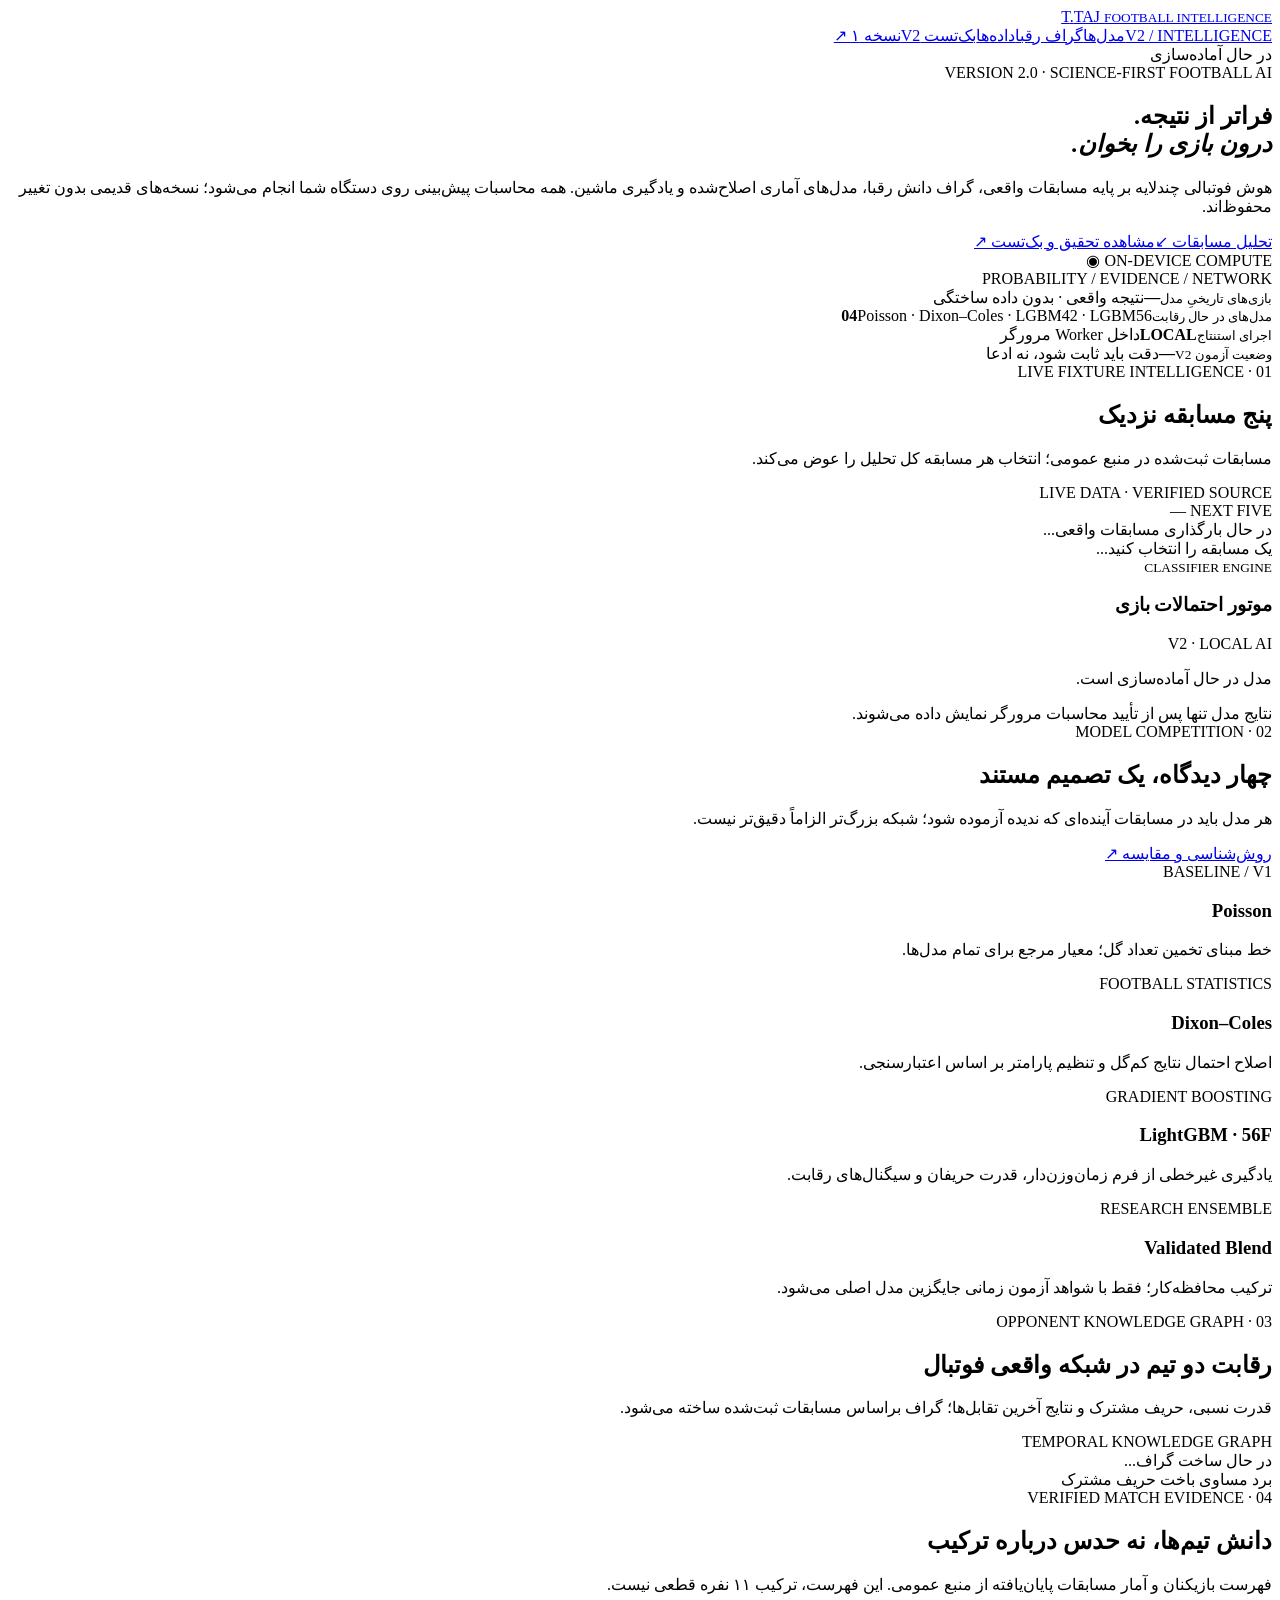
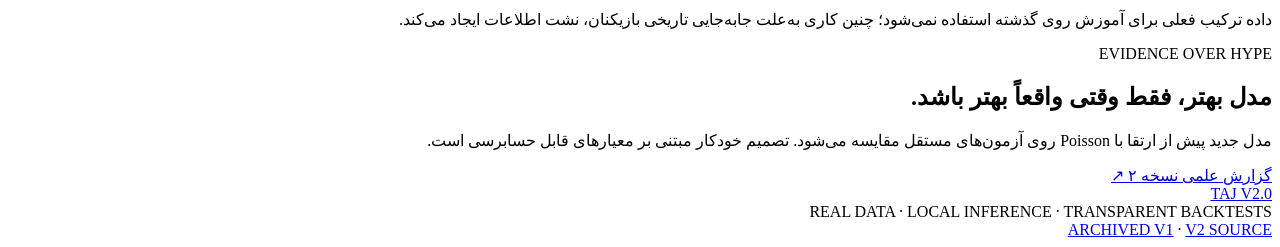
==== docs/v2/index.html @ a39b2364 "feat(v2-ui): investor-quality second-generation football intelligence dashboard and archived V1 link" ====
<!doctype html>
<html lang="fa" dir="rtl">
<head>
<meta charset="utf-8"><meta name="viewport" content="width=device-width,initial-scale=1">
<meta name="theme-color" content="#06141c">
<meta name="description" content="TAJ V2: advanced football match intelligence with LightGBM, Dixon-Coles, opponent knowledge graph, scientific backtesting and browser-local AI.">
<title>TAJ V2 | Intelligence OS</title>
<link rel="stylesheet" href="./style.css">
<link rel="preconnect" href="https://fonts.googleapis.com">
<link rel="preconnect" href="https://fonts.gstatic.com" crossorigin>
<link href="https://fonts.googleapis.com/css2?family=Vazirmatn:wght@400;500;600;700;800;900&family=Space+Grotesk:wght@400;500;600;700&display=swap" rel="stylesheet">
</head>
<body>
<div class="backlight"></div>
<div class="page">
<header class="bar">
 <a href="./" class="brand"><span class="mark">T<span>.</span></span><span>TAJ <small>FOOTBALL INTELLIGENCE</small></span></a>
 <nav><a class="active" href="./">V2 / INTELLIGENCE</a><a href="#models">مدل‌ها</a><a href="#graph">گراف رقبا</a><a href="#evidence">داده‌ها</a><a href="./research.html">بک‌تست V2</a><a href="../v1/">نسخه ۱ ↗</a></nav>
 <div class="chip connectivity"><span class="circle"></span><span id="status">در حال آماده‌سازی</span></div>
</header>
<main>
<section class="masthead">
 <div class="mastcopy">
   <div class="micro"><span class="pulse"></span> VERSION 2.0 · SCIENCE-FIRST FOOTBALL AI</div>
   <h1>فراتر از نتیجه.<br><em>درون بازی را بخوان.</em></h1>
   <p>هوش فوتبالی چندلایه بر پایه مسابقات واقعی، گراف دانش رقبا، مدل‌های آماری اصلاح‌شده و یادگیری ماشین. همه محاسبات پیش‌بینی روی دستگاه شما انجام می‌شود؛ نسخه‌های قدیمی بدون تغییر محفوظ‌اند.</p>
   <div class="heroActions"><a class="button primary" href="#next">تحلیل مسابقات <span>↙</span></a><a class="button secondary" href="./research.html">مشاهده تحقیق و بک‌تست <span>↗</span></a></div>
 </div>
 <div class="heroSignal" aria-hidden="true">
  <div class="radar"><div class="ring r1"></div><div class="ring r2"></div><div class="ring r3"></div><div class="sweep"></div><div class="node n1"></div><div class="node n2"></div><div class="node n3"></div><div class="centerDot"></div></div>
  <div class="radarTop">ON-DEVICE COMPUTE <span>◉</span></div>
  <div class="radarBottom">PROBABILITY / EVIDENCE / NETWORK</div>
 </div>
</section>
<div class="statsrow">
 <div class="stat"><small>بازی‌های تاریخیِ مدل</small><strong id="historyCount">—</strong><span>نتیجه واقعی · بدون داده ساختگی</span></div>
 <div class="stat"><small>مدل‌های در حال رقابت</small><strong>04</strong><span>Poisson · Dixon–Coles · LGBM42 · LGBM56</span></div>
 <div class="stat"><small>اجرای استنتاج</small><strong>LOCAL</strong><span>داخل Worker مرورگر</span></div>
 <div class="stat"><small>وضعیت آزمون V2</small><strong id="researchStatus">—</strong><span id="researchStatCaption">دقت باید ثابت شود، نه ادعا</span></div>
</div>
<section id="next" class="section liveSection">
 <div class="heading"><div><div class="overline">01 · LIVE FIXTURE INTELLIGENCE</div><h2>پنج مسابقه نزدیک</h2><p>مسابقات ثبت‌شده در منبع عمومی؛ انتخاب هر مسابقه کل تحلیل را عوض می‌کند.</p></div><span class="pill">LIVE DATA · VERIFIED SOURCE</span></div>
 <div class="gameLayout">
  <div class="schedule">
   <div class="scheduleHead">NEXT FIVE <span id="sourceTime">—</span></div>
   <div id="fixtures" class="fixtureList"><div class="loading">در حال بارگذاری مسابقات واقعی...</div></div>
  </div>
  <div class="predictions">
   <div id="matchHeader" class="matchHeader"><div class="loading">یک مسابقه را انتخاب کنید...</div></div>
   <div class="insightOverview">
    <div><small>CLASSIFIER ENGINE</small><h3>موتور احتمالات بازی</h3></div>
    <span class="versionCapsule">V2 · LOCAL AI</span>
   </div>
   <p class="detail" id="predictionNote">مدل در حال آماده‌سازی است.</p>
   <div class="outcomeBars" id="probabilities"></div>
   <div id="qualityMessage" class="interpretation">نتایج مدل تنها پس از تأیید محاسبات مرورگر نمایش داده می‌شوند.</div>
   <div class="disclosure" id="modelDisclosure"></div>
  </div>
 </div>
</section>
<section id="models" class="section">
 <div class="heading"><div><div class="overline">02 · MODEL COMPETITION</div><h2>چهار دیدگاه، یک تصمیم مستند</h2><p>هر مدل باید در مسابقات آینده‌ای که ندیده آزموده شود؛ شبکه بزرگ‌تر الزاماً دقیق‌تر نیست.</p></div><a href="./research.html" class="inlineLink">روش‌شناسی و مقایسه ↗</a></div>
 <div id="comparison" class="modelGrid">
  <article class="algo"><div class="algoTag">BASELINE / V1</div><h3>Poisson</h3><p>خط مبنای تخمین تعداد گل؛ معیار مرجع برای تمام مدل‌ها.</p></article>
  <article class="algo"><div class="algoTag">FOOTBALL STATISTICS</div><h3>Dixon–Coles</h3><p>اصلاح احتمال نتایج کم‌گل و تنظیم پارامتر بر اساس اعتبارسنجی.</p></article>
  <article class="algo"><div class="algoTag">GRADIENT BOOSTING</div><h3>LightGBM · 56F</h3><p>یادگیری غیرخطی از فرم زمان‌وزن‌دار، قدرت حریفان و سیگنال‌های رقابت.</p></article>
  <article class="algo"><div class="algoTag">RESEARCH ENSEMBLE</div><h3>Validated Blend</h3><p>ترکیب محافظه‌کار؛ فقط با شواهد آزمون زمانی جایگزین مدل اصلی می‌شود.</p></article>
 </div>
</section>
<section id="graph" class="section">
 <div class="heading"><div><div class="overline">03 · OPPONENT KNOWLEDGE GRAPH</div><h2>رقابت دو تیم در شبکه واقعی فوتبال</h2><p>قدرت نسبی، حریف مشترک و نتایج آخرین تقابل‌ها؛ گراف براساس مسابقات ثبت‌شده ساخته می‌شود.</p></div><span class="pill">TEMPORAL KNOWLEDGE GRAPH</span></div>
 <div class="graphDisplay">
  <div id="rivalGraph" class="graphSurface"><div class="loading">در حال ساخت گراف...</div></div>
  <div class="legend"><span><i class="won"></i> برد</span><span><i class="drawn"></i> مساوی</span><span><i class="lost"></i> باخت</span><span><i class="common"></i> حریف مشترک</span></div>
  <div id="graphMetrics" class="graphFacts"></div>
 </div>
</section>
<section id="evidence" class="section">
 <div class="heading"><div><div class="overline">04 · VERIFIED MATCH EVIDENCE</div><h2>دانش تیم‌ها، نه حدس درباره ترکیب</h2><p>فهرست بازیکنان و آمار مسابقات پایان‌یافته از منبع عمومی. این فهرست، ترکیب ۱۱ نفره قطعی نیست.</p></div></div>
 <div id="squads" class="squadComparison"></div>
 <p class="footnote">داده ترکیب فعلی برای آموزش روی گذشته استفاده نمی‌شود؛ چنین کاری به‌علت جابه‌جایی تاریخی بازیکنان، نشت اطلاعات ایجاد می‌کند.</p>
</section>
<section class="conclusionBand"><div><div class="overline">EVIDENCE OVER HYPE</div><h2>مدل بهتر، فقط وقتی واقعاً بهتر باشد.</h2><p id="promotionStatement">مدل جدید پیش از ارتقا با Poisson روی آزمون‌های مستقل مقایسه می‌شود. تصمیم خودکار مبتنی بر معیارهای قابل حسابرسی است.</p></div><a href="./research.html" class="button primary">گزارش علمی نسخه ۲ ↗</a></section>
</main>
<footer><a href="./">TAJ V2.0</a><div>REAL DATA · LOCAL INFERENCE · TRANSPARENT BACKTESTS</div><div><a href="../v1/">ARCHIVED V1</a> · <a href="https://github.com/prestigegitserp/Taj_soccer_recommender/tree/main/versions/v2">V2 SOURCE</a></div></footer>
</div>
<script type="module" src="./app.mjs"></script>
</body></html>
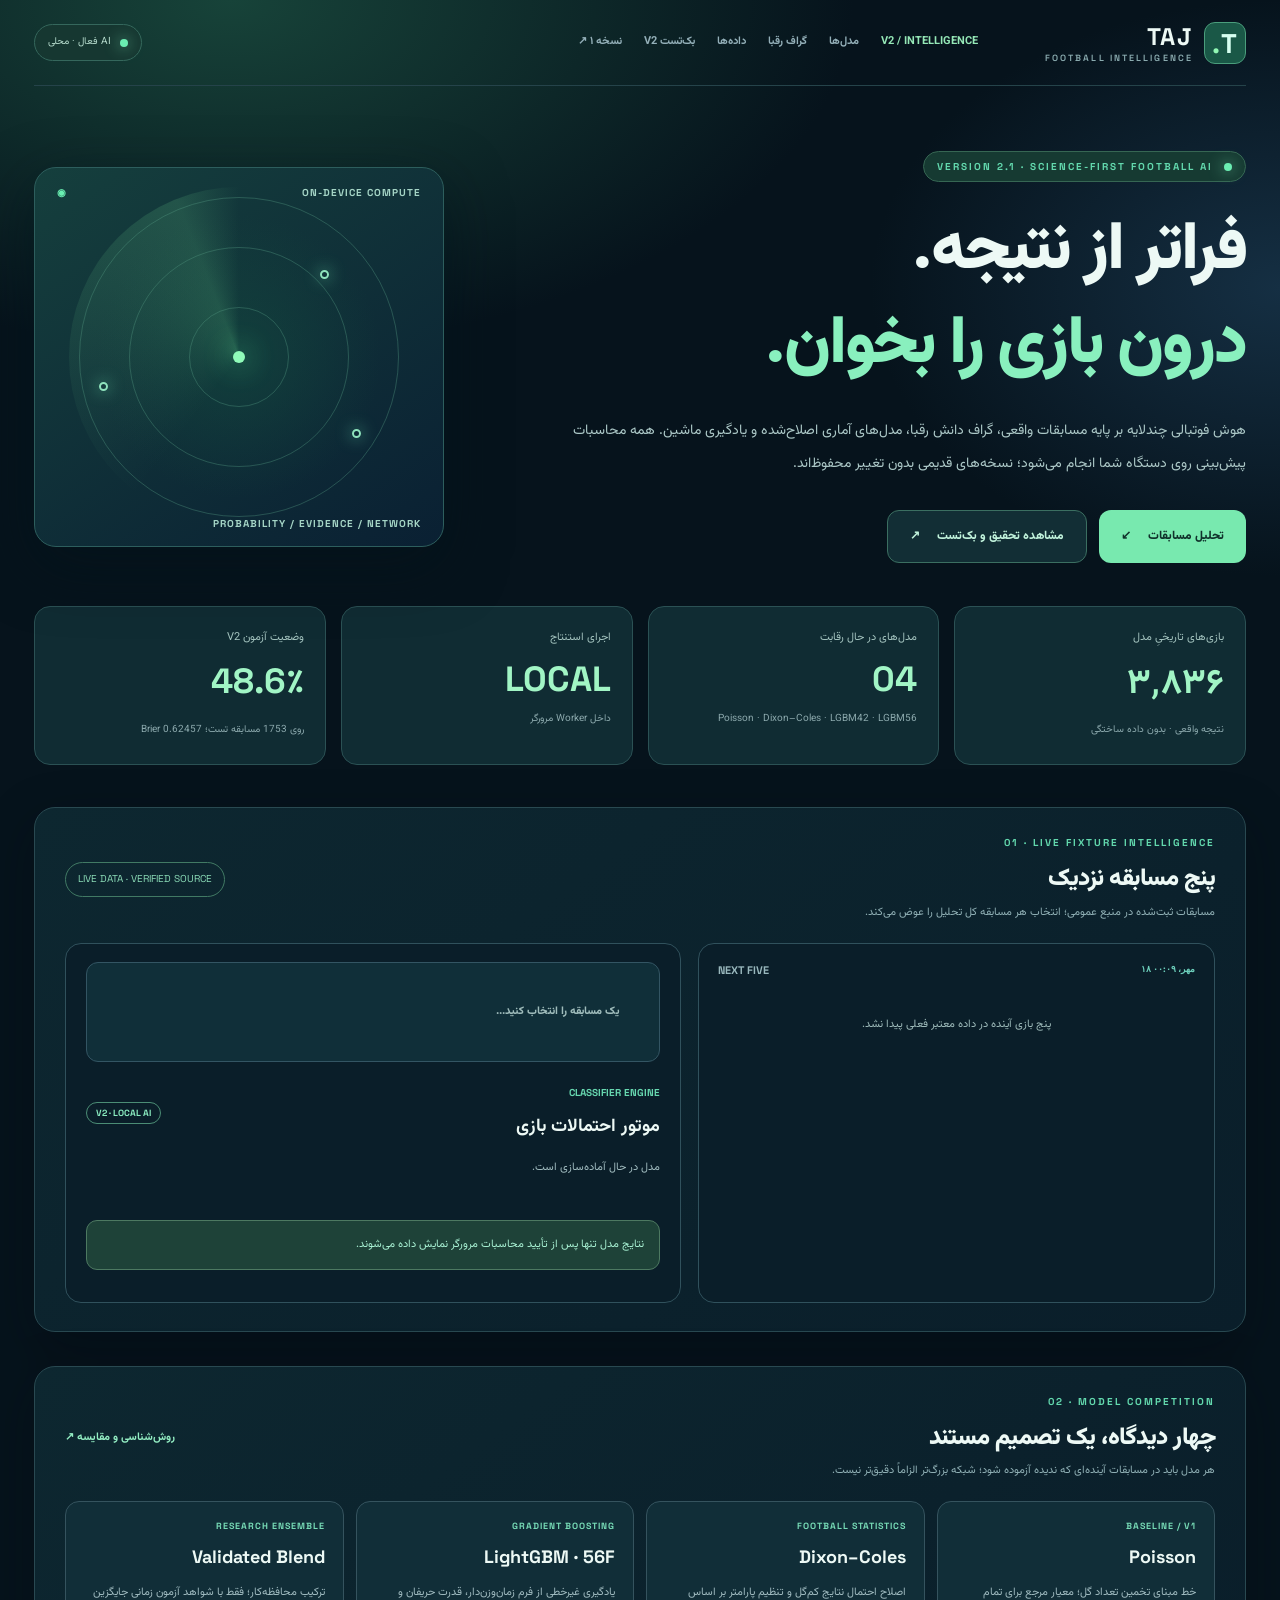
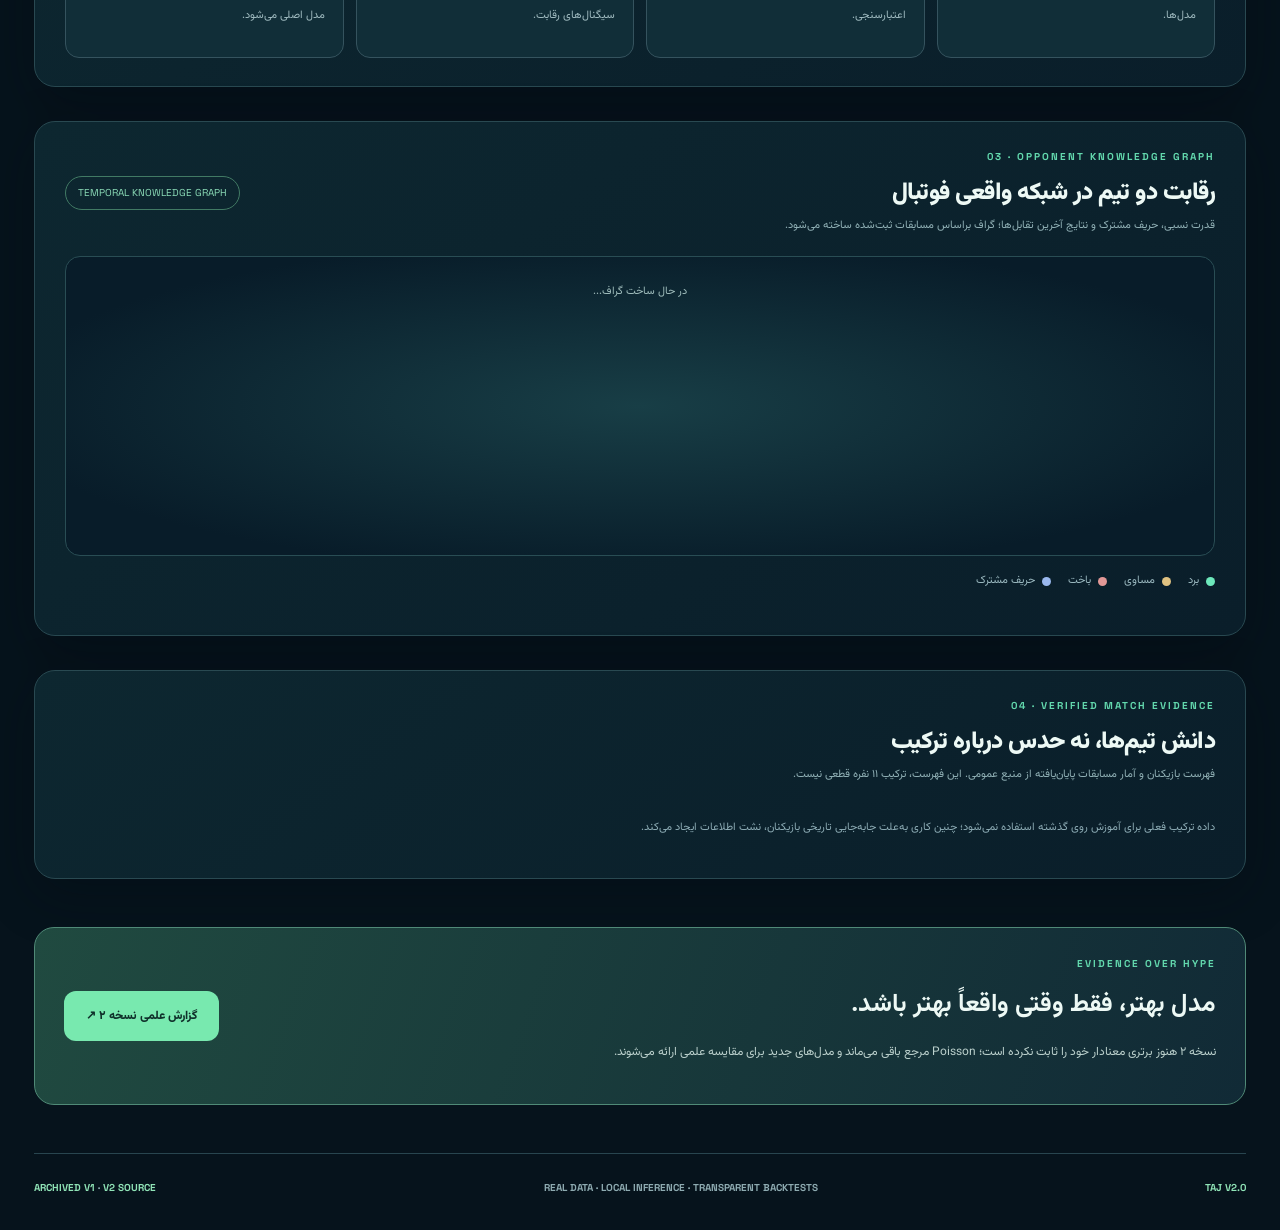
==== commit c20effbb: "release(v2.1.0): prospective evidence ledger and transparent model-vs-UI versioning" ====
--- a/docs/v2/index.html
+++ b/docs/v2/index.html
@@ -21,7 +21,7 @@
 <main>
 <section class="masthead">
  <div class="mastcopy">
-   <div class="micro"><span class="pulse"></span> VERSION 2.0 · SCIENCE-FIRST FOOTBALL AI</div>
+   <div class="micro"><span class="pulse"></span> VERSION 2.1 · SCIENCE-FIRST FOOTBALL AI</div>
    <h1>فراتر از نتیجه.<br><em>درون بازی را بخوان.</em></h1>
    <p>هوش فوتبالی چندلایه بر پایه مسابقات واقعی، گراف دانش رقبا، مدل‌های آماری اصلاح‌شده و یادگیری ماشین. همه محاسبات پیش‌بینی روی دستگاه شما انجام می‌شود؛ نسخه‌های قدیمی بدون تغییر محفوظ‌اند.</p>
    <div class="heroActions"><a class="button primary" href="#next">تحلیل مسابقات <span>↙</span></a><a class="button secondary" href="./research.html">مشاهده تحقیق و بک‌تست <span>↗</span></a></div>
--- a/docs/v2/style.css
+++ b/docs/v2/style.css
@@ -0,0 +1,2 @@
+*{box-sizing:border-box}html{scroll-behavior:smooth}body{margin:0;min-height:100vh;background:#06131c;color:#edf9f5;font-family:Vazirmatn,Tahoma,sans-serif;font-size:14px;line-height:1.85}a{color:inherit;text-decoration:none}button{font-family:inherit;cursor:pointer}button:disabled{cursor:not-allowed;opacity:.5}.backlight{position:fixed;inset:0;pointer-events:none;z-index:-1;background:radial-gradient(ellipse 75% 60% at 18% 0%,#174339 0%,transparent 65%),radial-gradient(ellipse 40% 40% at 100% 32%,#152f43 0%,transparent 80%),#06131c}.page{max-width:1510px;padding:0 34px;margin:0 auto}
+.bar{min-height:86px;display:flex;align-items:center;gap:28px;border-bottom:1px solid #25434a}.brand{display:flex;align-items:center;gap:11px;min-width:240px;font:700 24px "Space Grotesk",sans-serif;letter-spacing:1.5px}.brand small{display:block;font:600 9px "Space Grotesk",sans-serif;letter-spacing:2.1px;color:#8daeb2}.mark{height:42px;width:42px;background:#1a5847;color:#d6fff0;border-radius:11px;text-align:center;line-height:42px;font-size:27px;border:1px solid #4a9e7c}.mark span{color:#92f8b5}.bar nav{display:flex;align-items:center;gap:22px;flex:1;flex-wrap:wrap}.bar nav a{color:#94b0b9;font-size:11px;font-weight:700;white-space:nowrap}.bar nav a:hover,.bar nav a.active{color:#95e8b7}.connectivity{white-space:nowrap}.chip{border:1px solid #35675c;background:#163731;padding:8px 13px;border-radius:22px;font-size:10px;color:#b5dbcc;display:inline-flex;gap:9px;align-items:center}.circle,.pulse{width:8px;height:8px;border-radius:50%;background:#6bedb2;display:inline-block;box-shadow:0 0 15px #71d6aa}.masthead{display:grid;grid-template-columns:minmax(0,1fr) 410px;gap:40px;align-items:center;min-height:520px;padding:60px 0 38px}.mastcopy{max-width:780px}.micro,.overline{font:700 10px "Space Grotesk",sans-serif;color:#63d9ae;letter-spacing:2px;direction:ltr;text-align:right}.micro{display:inline-flex;gap:11px;flex-direction:row-reverse;align-items:center;border:1px solid #366653;padding:8px 13px;border-radius:22px;background:#163a32}.mastcopy h1{font-size:clamp(38px,5.2vw,74px);line-height:1.4;letter-spacing:-2px;margin:24px 0 22px;font-weight:900}.mastcopy h1 em{font-style:normal;color:#89f0be}.mastcopy p{font-size:14px;color:#acc8c7;line-height:2.35;max-width:700px}.heroActions{display:flex;gap:12px;flex-wrap:wrap;margin-top:30px}.button{display:inline-flex;justify-content:center;align-items:center;gap:17px;border-radius:12px;font-size:12px;font-weight:800;padding:14px 22px}.button.primary{background:#78e9af;color:#10312b}.button.secondary{background:#122e35;color:#c0f2db;border:1px solid #3b6f61}.button:hover{filter:brightness(1.08)}.heroSignal{height:380px;background:linear-gradient(145deg,#153f3d,#0a2033);border:1px solid #2d5e5d;border-radius:22px;position:relative;overflow:hidden;box-shadow:0 20px 60px #04131a91}.radar{position:absolute;inset:34px 25px;display:flex;align-items:center;justify-content:center;background:radial-gradient(circle at center,#15514177,transparent 60%)}.ring{position:absolute;border:1px solid #52998063;border-radius:50%}.r1{height:100px;width:100px}.r2{height:220px;width:220px}.r3{height:320px;width:320px}.sweep{height:340px;width:340px;background:conic-gradient(from 0deg,transparent 60%,#81f7a025 94%,transparent 100%);border-radius:50%;animation:spin 10s linear infinite}.centerDot{position:absolute;width:12px;height:12px;background:#90fbb9;border-radius:50%;box-shadow:0 0 28px #5beb9a}.node{position:absolute;height:9px;width:9px;border:2px solid #8fe3bd;border-radius:50%;box-shadow:0 0 16px #5cbf99}.n1{top:22%;right:25%}.n2{top:58%;left:11%}.n3{bottom:24%;right:16%}.radarTop,.radarBottom{position:absolute;font:700 10px "Space Grotesk",sans-serif;letter-spacing:1px;color:#a5d5c6;left:22px;right:22px;display:flex;justify-content:space-between}.radarTop{top:18px}.radarBottom{bottom:16px}.radarTop span{color:#6af0b2}.statsrow{display:grid;grid-template-columns:repeat(4,minmax(0,1fr));gap:15px;margin-bottom:42px}.stat{padding:21px;border:1px solid #2b5154;border-radius:16px;background:#102c33}.stat small{display:block;color:#a5c5c0;font-size:11px}.stat strong{font:700 35px "Space Grotesk",Vazirmatn,sans-serif;color:#a1f5c5;display:block;margin:9px 0 5px;direction:ltr;text-align:right}.stat span{font-size:10px;color:#8ca9ad}.section{margin:34px 0;border-radius:21px;border:1px solid #294951;background:linear-gradient(143deg,#0d2730,#0a1e2a);padding:28px 30px;box-shadow:0 16px 52px #030c1255}.heading{display:flex;justify-content:space-between;align-items:center;gap:20px;flex-wrap:wrap;margin-bottom:20px}.heading h2{font-size:24px;font-weight:900;margin:8px 0 1px;letter-spacing:-.5px}.heading p{font-size:11px;color:#91b1b6;margin:0}.pill{font-size:10px;color:#8bdbb7;border:1px solid #417a64;border-radius:20px;padding:7px 12px;white-space:nowrap;font-family:"Space Grotesk",Vazirmatn}.gameLayout{display:grid;grid-template-columns:45% minmax(0,1fr);gap:17px}.schedule,.predictions{border:1px solid #30515c;background:#0a1e29;border-radius:16px;padding:16px;min-width:0}.scheduleHead{display:flex;justify-content:space-between;gap:10px;direction:ltr;text-align:left;font:700 11px "Space Grotesk";color:#99b8bd;padding:3px 3px 13px}.scheduleHead span{color:#6dcfbb;font-size:9px}.fixtureList{display:flex;flex-direction:column;gap:9px}.fixture{background:#102b33;border:1px solid #23434e;color:#e8f4f3;text-align:right;border-radius:12px;padding:12px 15px;min-height:85px;width:100%;display:grid;gap:8px}.fixture:hover{border-color:#579b82}.fixture.selected{border-color:#83f3bd;background:#19463e}.fixtureTop{display:flex;justify-content:space-between;gap:10px;color:#8dbfc0;font:500 10px Vazirmatn}.fixtureTitle{display:flex;gap:8px;align-items:center;justify-content:space-between;font-size:12px;font-weight:800}.fixtureTitle .vs{color:#6cd1ae;font:700 11px "Space Grotesk"}.predictions{padding:18px 20px}.matchHeader{display:flex;justify-content:space-between;gap:10px;align-items:center;background:#102f39;border:1px solid #335563;border-radius:12px;padding:14px;font-weight:800;font-size:15px;min-height:76px}.matchHeader small{display:block;color:#94b2b7;font-size:10px;font-weight:500}.insightOverview{display:flex;justify-content:space-between;align-items:center;margin-top:19px}.insightOverview small{color:#67d8b0;font:700 10px "Space Grotesk"}.insightOverview h3{margin:4px 0 0;font-size:18px}.versionCapsule{border:1px solid #4b8d75;border-radius:20px;color:#8aecc0;padding:4px 9px;font:700 9px "Space Grotesk"}.detail{font-size:11px;color:#a2bdc0;line-height:2.1}.outcomeBars{display:grid;gap:14px;margin-top:21px}.probRow{display:grid;grid-template-columns:76px minmax(0,1fr) 60px;align-items:center;gap:10px;font-size:12px}.track{height:12px;background:#26444a;overflow:hidden;border-radius:20px}.trackFill{height:100%;border-radius:20px;background:#81efb8;transition:width .4s}.trackFill.draw{background:#e4c98f}.trackFill.away{background:#8eb0f1}.probRow b{direction:ltr;text-align:left;font:700 13px "Space Grotesk"}.interpretation{margin-top:20px;padding:13px 15px;border-radius:11px;border:1px solid #4d7961;background:#1e4238;color:#a9f2d4;font-size:11px;line-height:2}.interpretation.warning{border-color:#927852;color:#f4d4a0;background:#423b2e}.disclosure{font-size:10px;color:#93b1b6;margin-top:14px;line-height:2.2}.modelGrid{display:grid;grid-template-columns:repeat(4,minmax(0,1fr));gap:12px}.algo{background:#112e38;border:1px solid #35535e;border-radius:14px;padding:18px}.algoTag{color:#77dbb6;font:700 9px "Space Grotesk";letter-spacing:1px}.algo h3{font:700 18px "Space Grotesk",Vazirmatn;margin:13px 0}.algo p{color:#a0bbc0;font-size:11px;line-height:2.1}.inlineLink{font-size:11px;color:#94efc4;font-weight:700}.graphSurface{min-height:300px;border:1px solid #294d54;background:radial-gradient(ellipse at center,#183e46 0%,#081c29 80%);border-radius:15px;overflow:hidden}.graphSurface svg{width:100%;height:auto;display:block;max-height:430px}.legend{display:flex;gap:17px;flex-wrap:wrap;margin:15px 0;color:#9cbac1;font-size:11px}.legend span{display:flex;align-items:center;gap:7px}.legend i{height:9px;width:9px;display:inline-block;border-radius:50%;background:#6de8bb}.legend .drawn{background:#e0c281}.legend .lost{background:#e29897}.legend .common{background:#9ab8ee}.graphFacts{display:grid;grid-template-columns:repeat(3,minmax(0,1fr));gap:13px}.graphFacts div{padding:14px;border:1px solid #35585a;border-radius:11px;background:#17343d}.graphFacts small{color:#9ebcc0;font-size:10px}.graphFacts b{display:block;color:#88ecc0;font:700 27px "Space Grotesk",Vazirmatn}.squadComparison{display:grid;grid-template-columns:1fr 1fr;gap:16px}.squadCard{padding:17px;border-radius:14px;border:1px solid #31515c;background:#0d2834;min-width:0}.squadCard h3{font-size:15px;margin:0 0 15px}.squadValues{display:grid;grid-template-columns:1fr 1fr;gap:8px}.squadMetric{padding:12px 10px;background:#193843;border-radius:9px}.squadMetric b{font:700 21px "Space Grotesk",Vazirmatn;display:block;color:#91f0c2}.squadMetric small{font-size:9px;color:#b5ced0}.squadCard details{margin-top:14px;padding-top:9px;border-top:1px solid #33515a}.squadCard summary{cursor:pointer;font-size:11px;color:#a1f6cc}.players{margin-top:10px;max-height:260px;overflow:auto;display:flex;flex-wrap:wrap;gap:6px}.player{font-size:9px;border:1px solid #3b6267;border-radius:8px;background:#173642;padding:5px 8px;color:#d7e6e6}.footnote{font-size:11px;color:#8dacb5;line-height:2.1}.conclusionBand{margin:48px 0;display:flex;align-items:center;justify-content:space-between;gap:25px;background:linear-gradient(110deg,#204a40,#112a36);border:1px solid #508a77;border-radius:20px;padding:29px}.conclusionBand h2{margin:12px 0 8px;font-size:25px}.conclusionBand p{font-size:12px;color:#bbd0cc;max-width:740px}footer{border-top:1px solid #28454f;padding:27px 0 36px;display:flex;align-items:center;gap:18px;flex-wrap:wrap;justify-content:space-between;font:700 10px "Space Grotesk",Vazirmatn;color:#8eabb1}footer a{color:#90e4b7}.loading{padding:25px;text-align:center;color:#9fbcbb;font-size:11px}@keyframes spin{to{transform:rotate(360deg)}}@media(max-width:1180px){.bar{flex-wrap:wrap;padding:12px 0}.bar nav{order:3;flex-basis:100%}.masthead{grid-template-columns:1fr 300px;gap:15px}.heroSignal{height:310px}.modelGrid{grid-template-columns:repeat(2,1fr)}}@media(max-width:780px){.page{padding:0 15px}.masthead{grid-template-columns:1fr;min-height:0;padding-top:34px}.heroSignal{height:230px;max-width:100%}.mastcopy h1{font-size:41px}.statsrow{grid-template-columns:repeat(2,1fr);gap:8px}.stat{padding:14px}.stat strong{font-size:27px}.section{padding:17px 13px;margin:21px 0}.heading h2{font-size:20px}.gameLayout{grid-template-columns:1fr}.squadComparison{grid-template-columns:1fr}.conclusionBand{flex-direction:column;align-items:start;padding:21px}.bar nav{gap:10px}.bar nav a{font-size:10px}.connectivity{margin-right:auto}}@media(max-width:450px){.modelGrid{grid-template-columns:1fr}.graphFacts{gap:6px}.graphFacts div{padding:9px}.graphFacts b{font-size:19px}.bar{gap:10px}.bar nav{overflow:auto;flex-wrap:nowrap;padding-bottom:5px}.mastcopy h1{font-size:33px}.statsrow .stat span{font-size:9px}.heroActions{flex-direction:column}.heroActions .button{width:100%}.probRow{grid-template-columns:65px minmax(0,1fr) 51px;gap:7px}.squadValues{gap:5px}.squadMetric{padding:8px}.heading p{font-size:10px}}@media(prefers-reduced-motion:reduce){*,*:before,*:after{animation:none!important;transition:none!important;scroll-behavior:auto!important}}
